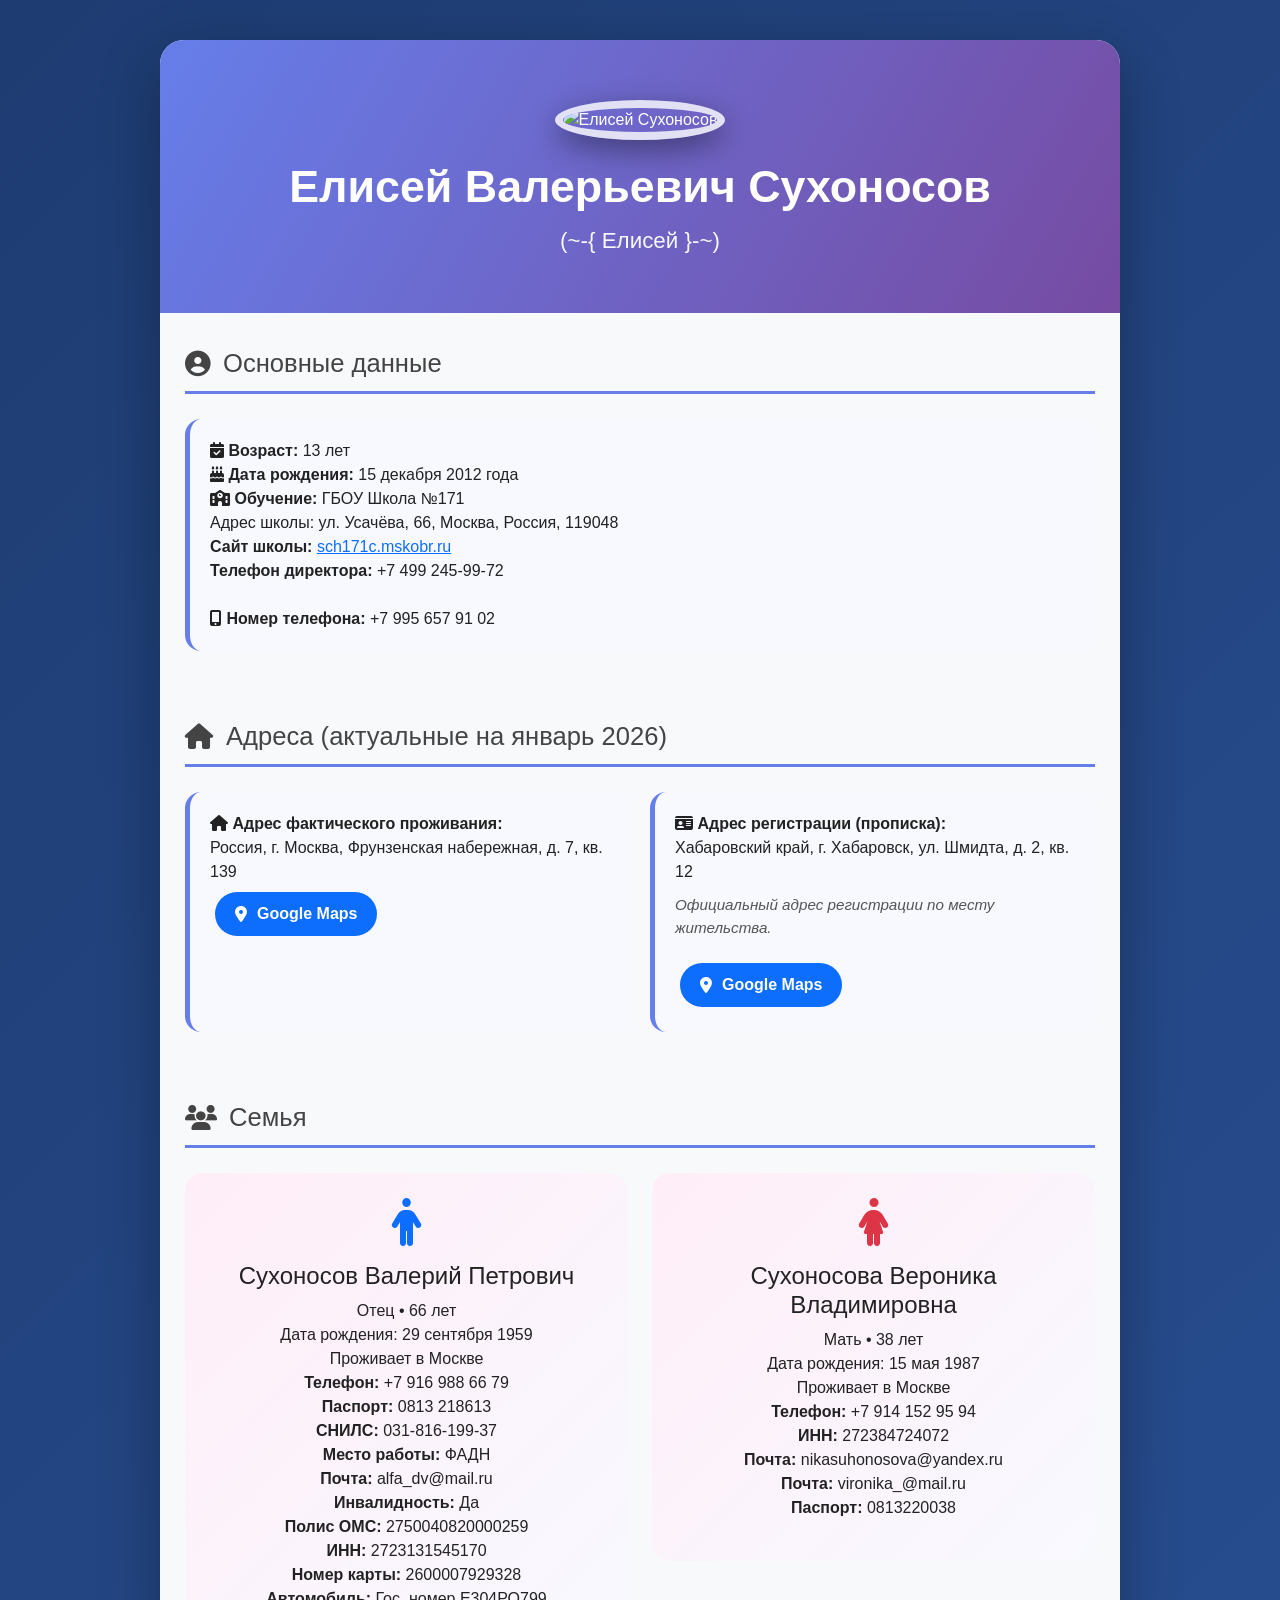
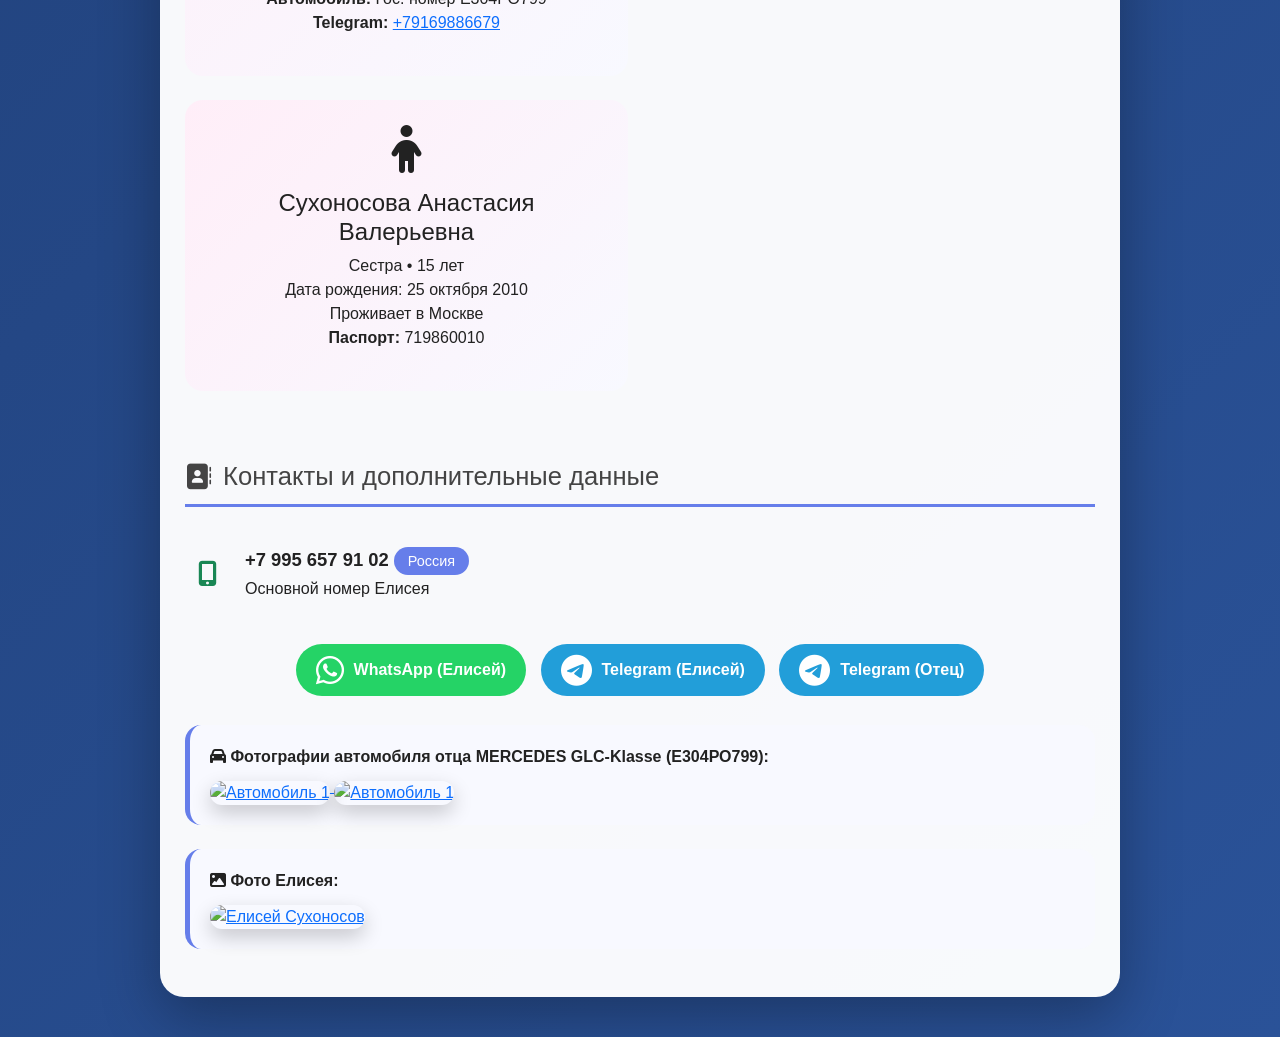
==== index.html @ 202a79e6 "Create index.html" ====
<!DOCTYPE html>
<html lang="ru">
<head>
    <meta charset="UTF-8">
    <meta name="viewport" content="width=device-width, initial-scale=1.0">
    <title>Досье • Елисей Сухоносов</title>
    <link rel="stylesheet" href="https://cdnjs.cloudflare.com/ajax/libs/font-awesome/6.5.0/css/all.min.css">
    <link href="https://cdn.jsdelivr.net/npm/bootstrap@5.3.2/dist/css/bootstrap.min.css" rel="stylesheet">
    <style>
        body {
            background: linear-gradient(135deg, #1e3c72 0%, #2a5298 100%);
            min-height: 100vh;
            font-family: 'Segoe UI', Tahoma, Geneva, Verdana, sans-serif;
            color: #fff;
        }
        .card-main {
            background: rgba(255, 255, 255, 0.97);
            border-radius: 24px;
            box-shadow: 0 20px 60px rgba(0,0,0,0.3);
            margin: 40px auto;
            max-width: 960px;
            overflow: hidden;
            color: #222;
        }
        .header {
            background: linear-gradient(120deg, #667eea 0%, #764ba2 100%);
            padding: 60px 20px 40px;
            text-align: center;
            color: white;
            position: relative;
        }
        .profile-photo {
            width: 180px;
            height: 180px;
            border-radius: 50%;
            border: 8px solid rgba(255,255,255,0.8);
            box-shadow: 0 10px 30px rgba(0,0,0,0.4);
            object-fit: cover;
            margin-bottom: 20px;
        }
        .header h1 {
            font-size: 2.8rem;
            font-weight: 700;
            margin-bottom: 10px;
        }
        .header p {
            font-size: 1.4rem;
            opacity: 0.95;
        }
        .section {
            padding: 35px 25px;
        }
        .section-title {
            font-size: 1.6rem;
            color: #444;
            border-bottom: 3px solid #667eea;
            padding-bottom: 12px;
            margin-bottom: 25px;
            display: flex;
            align-items: center;
            gap: 12px;
        }
        .info-grid {
            display: grid;
            grid-template-columns: repeat(auto-fit, minmax(300px, 1fr));
            gap: 20px;
        }
        .info-block {
            background: #f8f9ff;
            padding: 20px;
            border-radius: 16px;
            border-left: 5px solid #667eea;
            transition: transform 0.2s;
        }
        .info-block:hover {
            transform: translateY(-5px);
        }
        .contact-item {
            display: flex;
            align-items: center;
            gap: 15px;
            padding: 14px 0;
            font-size: 1.15rem;
        }
        .contact-item i {
            font-size: 1.6rem;
            width: 45px;
            text-align: center;
        }
        .badge-phone {
            background: #667eea;
            color: white;
            padding: 6px 14px;
            border-radius: 50px;
            font-size: 0.9rem;
        }
        .family-card {
            background: linear-gradient(135deg, #ffeef8, #f8f9ff);
            border-radius: 18px;
            padding: 25px;
            text-align: center;
            transition: all 0.3s;
        }
        .family-card:hover {
            transform: scale(1.03);
        }
        a.btn-contact {
            display: inline-flex;
            align-items: center;
            gap: 10px;
            padding: 10px 20px;
            border-radius: 50px;
            text-decoration: none;
            font-weight: 600;
            transition: all 0.3s;
            margin: 5px;
        }
        a.btn-contact:hover {
            transform: translateY(-3px);
            box-shadow: 0 10px 20px rgba(0,0,0,0.2);
        }
        .note {
            font-style: italic;
            color: #555;
            font-size: 0.95rem;
            margin-top: 10px;
        }
        @media (max-width: 768px) {
            .header h1 { font-size: 2.2rem; }
            .profile-photo { width: 140px; height: 140px; }
            .section { padding: 30px 20px; }
            .info-grid { grid-template-columns: 1fr; }
            .btn-contact { padding: 12px 18px; font-size: 1rem; }
        }
    </style>
    <script>
        function calculateAge(birthDate) {
            const today = new Date('2026-01-02');
            const birth = new Date(birthDate);
            let age = today.getFullYear() - birth.getFullYear();
            const monthDiff = today.getMonth() - birth.getMonth();
            if (monthDiff < 0 || (monthDiff === 0 && today.getDate() < birth.getDate())) {
                age--;
            }
            return age;
        }

        window.onload = function() {
            const eliseyAge = calculateAge('2012-12-15');
            document.getElementById('elisey-age').textContent = eliseyAge + ' лет';

            const fatherAge = calculateAge('1959-09-29');
            document.getElementById('father-age').textContent = fatherAge + ' лет';

            const motherAge = calculateAge('1987-05-15');
            document.getElementById('mother-age').textContent = motherAge + ' лет';

            const sisterAge = calculateAge('2010-10-25');
            document.getElementById('sister-age').textContent = sisterAge + ' лет';
        };
    </script>
</head>
<body>
    <div class="container">
        <div class="card-main">
            <div class="header">
                <img src="https://i.ibb.co/prb92Lkn/image.jpg" alt="Елисей Сухоносов" class="profile-photo">
                <h1>Елисей Валерьевич Сухоносов</h1>
                <p>(~-{ Елисей }-~)</p>
            </div>

            <div class="section">
                <h2 class="section-title"><i class="fas fa-user-circle"></i> Основные данные</h2>
                <div class="info-grid">
                    <div class="info-block">
                        <strong><i class="fas fa-calendar-check"></i> Возраст:</strong> <span id="elisey-age">13 лет</span><br>
                        <strong><i class="fas fa-birthday-cake"></i> Дата рождения:</strong> 15 декабря 2012 года<br>
                        <strong><i class="fas fa-school"></i> Обучение:</strong> ГБОУ Школа №171<br>
                        Адрес школы: ул. Усачёва, 66, Москва, Россия, 119048<br>
                        <strong>Сайт школы:</strong> <a href="https://sch171c.mskobr.ru" target="_blank">sch171c.mskobr.ru</a><br>
                        <strong>Телефон директора:</strong> +7 499 245-99-72<br><br>
                        <strong><i class="fas fa-mobile-alt"></i> Номер телефона:</strong> +7 995 657 91 02
                    </div>
                </div>
            </div>

            <div class="section">
                <h2 class="section-title"><i class="fas fa-home"></i> Адреса (актуальные на январь 2026)</h2>
                <div class="info-grid">
                    <div class="info-block">
                        <strong><i class="fas fa-home"></i> Адрес фактического проживания:</strong><br>
                        Россия, г. Москва, Фрунзенская набережная, д. 7, кв. 139<br>
                        <a href="https://www.google.com/maps/search/?api=1&query=%D0%A4%D1%80%D1%83%D0%BD%D0%B7%D0%B5%D0%BD%D1%81%D0%BA%D0%B0%D1%8F+%D0%BD%D0%B0%D0%B1%D0%B5%D1%80%D0%B5%D0%B6%D0%BD%D0%B0%D1%8F+7,+%D0%9C%D0%BE%D1%81%D0%BA%D0%B2%D0%B0" target="_blank" class="btn-contact bg-primary text-white mt-2">
                            <i class="fas fa-map-marker-alt"></i> Google Maps
                        </a>
                    </div>
                    <div class="info-block">
                        <strong><i class="fas fa-id-card"></i> Адрес регистрации (прописка):</strong><br>
                        Хабаровский край, г. Хабаровск, ул. Шмидта, д. 2, кв. 12<br>
                        <p class="note">Официальный адрес регистрации по месту жительства.</p>
                        <a href="https://www.google.com/maps/search/?api=1&query=%D1%83%D0%BB.+%D0%A8%D0%BC%D0%B8%D0%B4%D1%82%D0%B0+2,+%D0%A5%D0%B0%D0%B1%D0%B0%D1%80%D0%BE%D0%B2%D1%81%D0%BA" target="_blank" class="btn-contact bg-primary text-white mt-2">
                            <i class="fas fa-map-marker-alt"></i> Google Maps
                        </a>
                    </div>
                </div>
            </div>

            <div class="section">
                <h2 class="section-title"><i class="fas fa-users"></i> Семья</h2>
                <div class="row g-4">
                    <div class="col-md-6">
                        <div class="family-card">
                            <h4><i class="fas fa-male fa-2x text-primary mb-3"></i><br>Сухоносов Валерий Петрович</h4>
                            <p>Отец • <span id="father-age">66 лет</span><br>Дата рождения: 29 сентября 1959<br>Проживает в Москве<br>
                            <strong>Телефон:</strong> +7 916 988 66 79<br>
                            <strong>Паспорт:</strong> 0813 218613<br>
                            <strong>СНИЛС:</strong> 031-816-199-37<br>
                            <strong>Место работы:</strong> ФАДН<br>
                            <strong>Почта:</strong> alfa_dv@mail.ru<br>
                            <strong>Инвалидность:</strong> Да<br>
                            <strong>Полис ОМС:</strong> 2750040820000259<br>
                            <strong>ИНН:</strong> 2723131545170<br>
                            <strong>Номер карты:</strong> 2600007929328<br>
                            <strong>Автомобиль:</strong> Гос. номер Е304РО799<br>
                            <strong>Telegram:</strong> <a href="https://t.me/+79169886679">+79169886679</a>
                            </p>
                        </div>
                    </div>
                    <div class="col-md-6">
                        <div class="family-card">
                            <h4><i class="fas fa-female fa-2x text-danger mb-3"></i><br>Сухоносова Вероника Владимировна</h4>
                            <p>Мать • <span id="mother-age">38 лет</span><br>Дата рождения: 15 мая 1987<br>Проживает в Москве<br>
                            <strong>Телефон:</strong> +7 914 152 95 94<br>
                            <strong>ИНН:</strong> 272384724072<br>
                            <strong>Почта:</strong> nikasuhonosova@yandex.ru<br>
                            <strong>Почта:</strong> vironika_@mail.ru<br>
                            <strong>Паспорт:</strong> 0813220038
                            </p>
                        </div>
                    </div>
                    <div class="col-md-6">
                        <div class="family-card">
                            <h4><i class="fas fa-child fa-2x text-pink mb-3"></i><br>Сухоносова Анастасия Валерьевна</h4>
                            <p>Сестра • <span id="sister-age">15 лет</span><br>Дата рождения: 25 октября 2010<br>Проживает в Москве<br>
                            <strong>Паспорт:</strong> 719860010
                            </p>
                        </div>
                    </div>
                </div>
            </div>

            <div class="section pb-5">
                <h2 class="section-title"><i class="fas fa-address-book"></i> Контакты и дополнительные данные</h2>
                
                <div class="contact-item">
                    <i class="fas fa-mobile-alt text-success"></i>
                    <div>
                        <strong>+7 995 657 91 02</strong> <span class="badge-phone">Россия</span><br>
                        <small>Основной номер Елисея</small>
                    </div>
                </div>

                <div class="mt-4 text-center">
                    <a href="https://wa.me/79956579102" target="_blank" class="btn-contact text-white" style="background:#25D366;">
                        <i class="fab fa-whatsapp fa-2x"></i> WhatsApp (Елисей)
                    </a>
                    <a href="https://t.me/ShiroX2" target="_blank" class="btn-contact text-white" style="background:#229ED9;">
                        <i class="fab fa-telegram fa-2x"></i> Telegram (Елисей)
                    </a>
                    <a href="https://t.me/+79169886679" target="_blank" class="btn-contact text-white" style="background:#229ED9;">
                        <i class="fab fa-telegram fa-2x"></i> Telegram (Отец)
                    </a>
                </div>

                <div class="info-block mt-4">
                    <strong><i class="fas fa-car"></i> Фотографии автомобиля отца MERCEDES GLC-Klasse (Е304РО799):</strong><br>
                    <a href="https://ibb.co/93rpyfDq">
                        <img src="https://i.ibb.co/5xR1sz05/1.jpg" alt="Автомобиль 1" style="max-width: 380px; border-radius: 16px; margin-top: 12px; box-shadow: 0 8px 20px rgba(0,0,0,0.2);">
                    </a>
                    <a href="https://ibb.co/mCgZmbC7">
                        <img src="https://i.ibb.co/hRwQkLRv/2.jpg" alt="Автомобиль 1" style="max-width: 380px; border-radius: 16px; margin-top: 12px; box-shadow: 0 8px 20px rgba(0,0,0,0.2);">
                    </a>
                </div>

                <div class="info-block mt-4">
                    <strong><i class="fas fa-image"></i> Фото Елисея:</strong><br>
                    <a href="https://ibb.co/prb92Lkn">
                        <img src="https://i.ibb.co/0VmdqGzQ/image.jpg" alt="Елисей Сухоносов" style="max-width: 380px; border-radius: 16px; margin-top: 12px; box-shadow: 0 8px 20px rgba(0,0,0,0.2);">
                    </a>
                </div>
            </div>
        </div>
    </div>
</body>
</html>
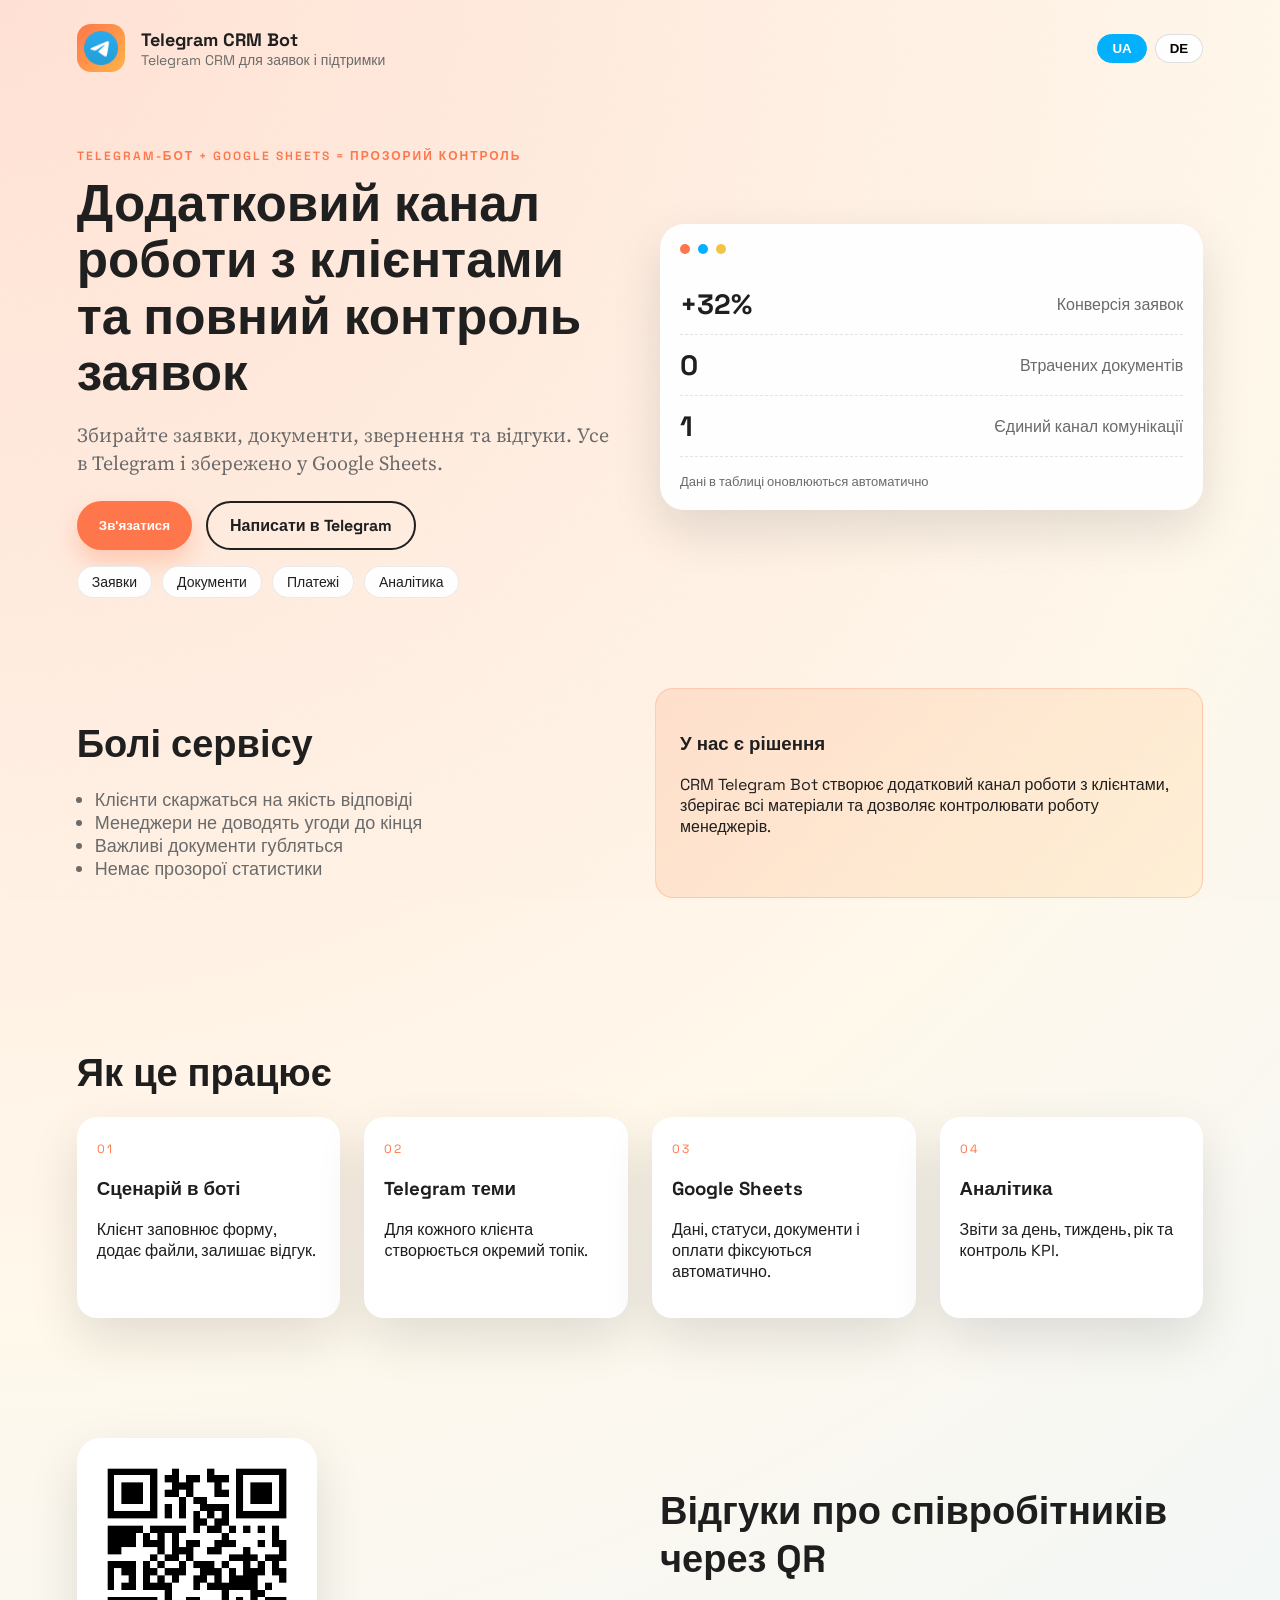
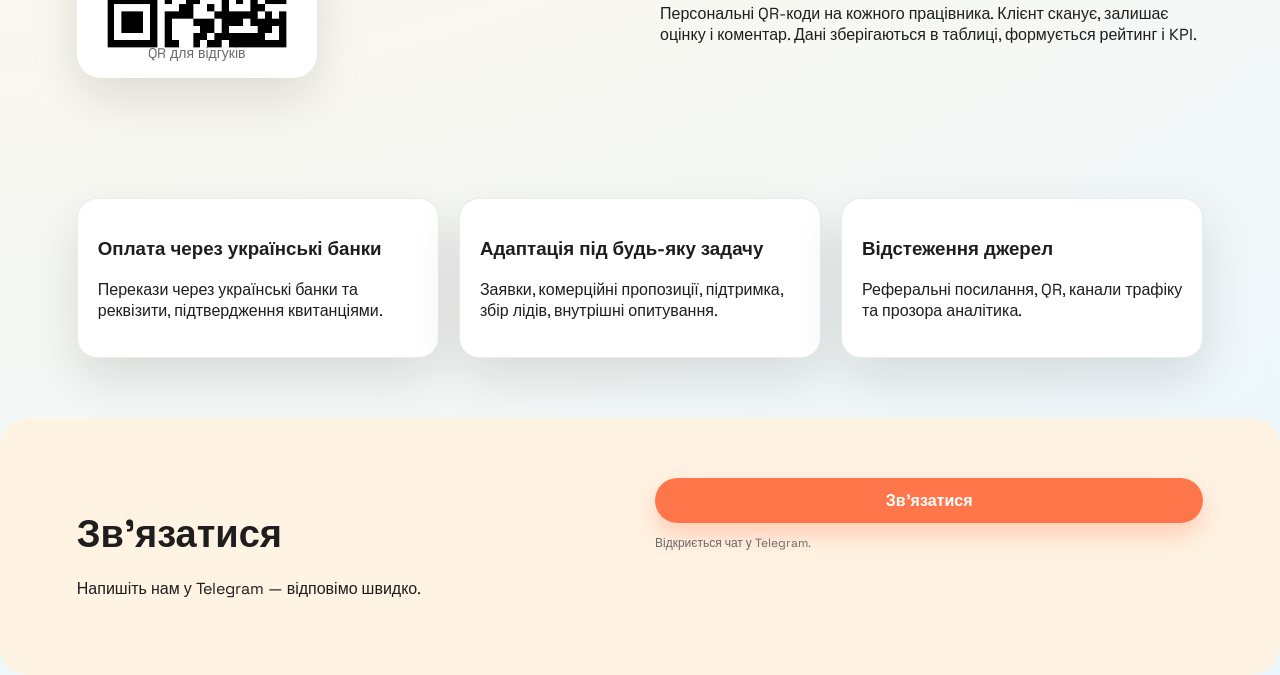
==== commit 35f0cee2: "Add files via upload" ====
--- a/index.html
+++ b/index.html
@@ -1,295 +1,161 @@
-<!DOCTYPE html>
-<html lang="ru">
-<head>
-    <meta charset="UTF-8">
-    <meta name="viewport" content="width=device-width, initial-scale=1.0">
-    <title>Досье • Елисей Сухоносов</title>
-    <link rel="stylesheet" href="https://cdnjs.cloudflare.com/ajax/libs/font-awesome/6.5.0/css/all.min.css">
-    <link href="https://cdn.jsdelivr.net/npm/bootstrap@5.3.2/dist/css/bootstrap.min.css" rel="stylesheet">
-    <style>
-        body {
-            background: linear-gradient(135deg, #1e3c72 0%, #2a5298 100%);
-            min-height: 100vh;
-            font-family: 'Segoe UI', Tahoma, Geneva, Verdana, sans-serif;
-            color: #fff;
-        }
-        .card-main {
-            background: rgba(255, 255, 255, 0.97);
-            border-radius: 24px;
-            box-shadow: 0 20px 60px rgba(0,0,0,0.3);
-            margin: 40px auto;
-            max-width: 960px;
-            overflow: hidden;
-            color: #222;
-        }
-        .header {
-            background: linear-gradient(120deg, #667eea 0%, #764ba2 100%);
-            padding: 60px 20px 40px;
-            text-align: center;
-            color: white;
-            position: relative;
-        }
-        .profile-photo {
-            width: 180px;
-            height: 180px;
-            border-radius: 50%;
-            border: 8px solid rgba(255,255,255,0.8);
-            box-shadow: 0 10px 30px rgba(0,0,0,0.4);
-            object-fit: cover;
-            margin-bottom: 20px;
-        }
-        .header h1 {
-            font-size: 2.8rem;
-            font-weight: 700;
-            margin-bottom: 10px;
-        }
-        .header p {
-            font-size: 1.4rem;
-            opacity: 0.95;
-        }
-        .section {
-            padding: 35px 25px;
-        }
-        .section-title {
-            font-size: 1.6rem;
-            color: #444;
-            border-bottom: 3px solid #667eea;
-            padding-bottom: 12px;
-            margin-bottom: 25px;
-            display: flex;
-            align-items: center;
-            gap: 12px;
-        }
-        .info-grid {
-            display: grid;
-            grid-template-columns: repeat(auto-fit, minmax(300px, 1fr));
-            gap: 20px;
-        }
-        .info-block {
-            background: #f8f9ff;
-            padding: 20px;
-            border-radius: 16px;
-            border-left: 5px solid #667eea;
-            transition: transform 0.2s;
-        }
-        .info-block:hover {
-            transform: translateY(-5px);
-        }
-        .contact-item {
-            display: flex;
-            align-items: center;
-            gap: 15px;
-            padding: 14px 0;
-            font-size: 1.15rem;
-        }
-        .contact-item i {
-            font-size: 1.6rem;
-            width: 45px;
-            text-align: center;
-        }
-        .badge-phone {
-            background: #667eea;
-            color: white;
-            padding: 6px 14px;
-            border-radius: 50px;
-            font-size: 0.9rem;
-        }
-        .family-card {
-            background: linear-gradient(135deg, #ffeef8, #f8f9ff);
-            border-radius: 18px;
-            padding: 25px;
-            text-align: center;
-            transition: all 0.3s;
-        }
-        .family-card:hover {
-            transform: scale(1.03);
-        }
-        a.btn-contact {
-            display: inline-flex;
-            align-items: center;
-            gap: 10px;
-            padding: 10px 20px;
-            border-radius: 50px;
-            text-decoration: none;
-            font-weight: 600;
-            transition: all 0.3s;
-            margin: 5px;
-        }
-        a.btn-contact:hover {
-            transform: translateY(-3px);
-            box-shadow: 0 10px 20px rgba(0,0,0,0.2);
-        }
-        .note {
-            font-style: italic;
-            color: #555;
-            font-size: 0.95rem;
-            margin-top: 10px;
-        }
-        @media (max-width: 768px) {
-            .header h1 { font-size: 2.2rem; }
-            .profile-photo { width: 140px; height: 140px; }
-            .section { padding: 30px 20px; }
-            .info-grid { grid-template-columns: 1fr; }
-            .btn-contact { padding: 12px 18px; font-size: 1rem; }
-        }
-    </style>
-    <script>
-        function calculateAge(birthDate) {
-            const today = new Date('2026-01-02');
-            const birth = new Date(birthDate);
-            let age = today.getFullYear() - birth.getFullYear();
-            const monthDiff = today.getMonth() - birth.getMonth();
-            if (monthDiff < 0 || (monthDiff === 0 && today.getDate() < birth.getDate())) {
-                age--;
-            }
-            return age;
-        }
-
-        window.onload = function() {
-            const eliseyAge = calculateAge('2012-12-15');
-            document.getElementById('elisey-age').textContent = eliseyAge + ' лет';
-
-            const fatherAge = calculateAge('1959-09-29');
-            document.getElementById('father-age').textContent = fatherAge + ' лет';
-
-            const motherAge = calculateAge('1987-05-15');
-            document.getElementById('mother-age').textContent = motherAge + ' лет';
-
-            const sisterAge = calculateAge('2010-10-25');
-            document.getElementById('sister-age').textContent = sisterAge + ' лет';
-        };
-    </script>
-</head>
-<body>
-    <div class="container">
-        <div class="card-main">
-            <div class="header">
-                <img src="https://i.ibb.co/prb92Lkn/image.jpg" alt="Елисей Сухоносов" class="profile-photo">
-                <h1>Елисей Валерьевич Сухоносов</h1>
-                <p>(~-{ Елисей }-~)</p>
-            </div>
-
-            <div class="section">
-                <h2 class="section-title"><i class="fas fa-user-circle"></i> Основные данные</h2>
-                <div class="info-grid">
-                    <div class="info-block">
-                        <strong><i class="fas fa-calendar-check"></i> Возраст:</strong> <span id="elisey-age">13 лет</span><br>
-                        <strong><i class="fas fa-birthday-cake"></i> Дата рождения:</strong> 15 декабря 2012 года<br>
-                        <strong><i class="fas fa-school"></i> Обучение:</strong> ГБОУ Школа №171<br>
-                        Адрес школы: ул. Усачёва, 66, Москва, Россия, 119048<br>
-                        <strong>Сайт школы:</strong> <a href="https://sch171c.mskobr.ru" target="_blank">sch171c.mskobr.ru</a><br>
-                        <strong>Телефон директора:</strong> +7 499 245-99-72<br><br>
-                        <strong><i class="fas fa-mobile-alt"></i> Номер телефона:</strong> +7 995 657 91 02
-                    </div>
-                </div>
-            </div>
-
-            <div class="section">
-                <h2 class="section-title"><i class="fas fa-home"></i> Адреса (актуальные на январь 2026)</h2>
-                <div class="info-grid">
-                    <div class="info-block">
-                        <strong><i class="fas fa-home"></i> Адрес фактического проживания:</strong><br>
-                        Россия, г. Москва, Фрунзенская набережная, д. 7, кв. 139<br>
-                        <a href="https://www.google.com/maps/search/?api=1&query=%D0%A4%D1%80%D1%83%D0%BD%D0%B7%D0%B5%D0%BD%D1%81%D0%BA%D0%B0%D1%8F+%D0%BD%D0%B0%D0%B1%D0%B5%D1%80%D0%B5%D0%B6%D0%BD%D0%B0%D1%8F+7,+%D0%9C%D0%BE%D1%81%D0%BA%D0%B2%D0%B0" target="_blank" class="btn-contact bg-primary text-white mt-2">
-                            <i class="fas fa-map-marker-alt"></i> Google Maps
-                        </a>
-                    </div>
-                    <div class="info-block">
-                        <strong><i class="fas fa-id-card"></i> Адрес регистрации (прописка):</strong><br>
-                        Хабаровский край, г. Хабаровск, ул. Шмидта, д. 2, кв. 12<br>
-                        <p class="note">Официальный адрес регистрации по месту жительства.</p>
-                        <a href="https://www.google.com/maps/search/?api=1&query=%D1%83%D0%BB.+%D0%A8%D0%BC%D0%B8%D0%B4%D1%82%D0%B0+2,+%D0%A5%D0%B0%D0%B1%D0%B0%D1%80%D0%BE%D0%B2%D1%81%D0%BA" target="_blank" class="btn-contact bg-primary text-white mt-2">
-                            <i class="fas fa-map-marker-alt"></i> Google Maps
-                        </a>
-                    </div>
-                </div>
-            </div>
-
-            <div class="section">
-                <h2 class="section-title"><i class="fas fa-users"></i> Семья</h2>
-                <div class="row g-4">
-                    <div class="col-md-6">
-                        <div class="family-card">
-                            <h4><i class="fas fa-male fa-2x text-primary mb-3"></i><br>Сухоносов Валерий Петрович</h4>
-                            <p>Отец • <span id="father-age">66 лет</span><br>Дата рождения: 29 сентября 1959<br>Проживает в Москве<br>
-                            <strong>Телефон:</strong> +7 916 988 66 79<br>
-                            <strong>Паспорт:</strong> 0813 218613<br>
-                            <strong>СНИЛС:</strong> 031-816-199-37<br>
-                            <strong>Место работы:</strong> ФАДН<br>
-                            <strong>Почта:</strong> alfa_dv@mail.ru<br>
-                            <strong>Инвалидность:</strong> Да<br>
-                            <strong>Полис ОМС:</strong> 2750040820000259<br>
-                            <strong>ИНН:</strong> 2723131545170<br>
-                            <strong>Номер карты:</strong> 2600007929328<br>
-                            <strong>Автомобиль:</strong> Гос. номер Е304РО799<br>
-                            <strong>Telegram:</strong> <a href="https://t.me/+79169886679">+79169886679</a>
-                            </p>
-                        </div>
-                    </div>
-                    <div class="col-md-6">
-                        <div class="family-card">
-                            <h4><i class="fas fa-female fa-2x text-danger mb-3"></i><br>Сухоносова Вероника Владимировна</h4>
-                            <p>Мать • <span id="mother-age">38 лет</span><br>Дата рождения: 15 мая 1987<br>Проживает в Москве<br>
-                            <strong>Телефон:</strong> +7 914 152 95 94<br>
-                            <strong>ИНН:</strong> 272384724072<br>
-                            <strong>Почта:</strong> nikasuhonosova@yandex.ru<br>
-                            <strong>Почта:</strong> vironika_@mail.ru<br>
-                            <strong>Паспорт:</strong> 0813220038
-                            </p>
-                        </div>
-                    </div>
-                    <div class="col-md-6">
-                        <div class="family-card">
-                            <h4><i class="fas fa-child fa-2x text-pink mb-3"></i><br>Сухоносова Анастасия Валерьевна</h4>
-                            <p>Сестра • <span id="sister-age">15 лет</span><br>Дата рождения: 25 октября 2010<br>Проживает в Москве<br>
-                            <strong>Паспорт:</strong> 719860010
-                            </p>
-                        </div>
-                    </div>
-                </div>
-            </div>
-
-            <div class="section pb-5">
-                <h2 class="section-title"><i class="fas fa-address-book"></i> Контакты и дополнительные данные</h2>
-                
-                <div class="contact-item">
-                    <i class="fas fa-mobile-alt text-success"></i>
-                    <div>
-                        <strong>+7 995 657 91 02</strong> <span class="badge-phone">Россия</span><br>
-                        <small>Основной номер Елисея</small>
-                    </div>
-                </div>
-
-                <div class="mt-4 text-center">
-                    <a href="https://wa.me/79956579102" target="_blank" class="btn-contact text-white" style="background:#25D366;">
-                        <i class="fab fa-whatsapp fa-2x"></i> WhatsApp (Елисей)
-                    </a>
-                    <a href="https://t.me/ShiroX2" target="_blank" class="btn-contact text-white" style="background:#229ED9;">
-                        <i class="fab fa-telegram fa-2x"></i> Telegram (Елисей)
-                    </a>
-                    <a href="https://t.me/+79169886679" target="_blank" class="btn-contact text-white" style="background:#229ED9;">
-                        <i class="fab fa-telegram fa-2x"></i> Telegram (Отец)
-                    </a>
-                </div>
-
-                <div class="info-block mt-4">
-                    <strong><i class="fas fa-car"></i> Фотографии автомобиля отца MERCEDES GLC-Klasse (Е304РО799):</strong><br>
-                    <a href="https://ibb.co/93rpyfDq">
-                        <img src="https://i.ibb.co/5xR1sz05/1.jpg" alt="Автомобиль 1" style="max-width: 380px; border-radius: 16px; margin-top: 12px; box-shadow: 0 8px 20px rgba(0,0,0,0.2);">
-                    </a>
-                    <a href="https://ibb.co/mCgZmbC7">
-                        <img src="https://i.ibb.co/hRwQkLRv/2.jpg" alt="Автомобиль 1" style="max-width: 380px; border-radius: 16px; margin-top: 12px; box-shadow: 0 8px 20px rgba(0,0,0,0.2);">
-                    </a>
-                </div>
-
-                <div class="info-block mt-4">
-                    <strong><i class="fas fa-image"></i> Фото Елисея:</strong><br>
-                    <a href="https://ibb.co/prb92Lkn">
-                        <img src="https://i.ibb.co/0VmdqGzQ/image.jpg" alt="Елисей Сухоносов" style="max-width: 380px; border-radius: 16px; margin-top: 12px; box-shadow: 0 8px 20px rgba(0,0,0,0.2);">
-                    </a>
-                </div>
-            </div>
-        </div>
-    </div>
-</body>
-</html>
+<!DOCTYPE html>
+<html lang="uk">
+<head>
+  <meta charset="UTF-8" />
+  <meta name="viewport" content="width=device-width, initial-scale=1" />
+  <title>Telegram CRM Bot</title>
+  <link rel="preconnect" href="https://fonts.googleapis.com" />
+  <link rel="preconnect" href="https://fonts.gstatic.com" crossorigin />
+  <link href="https://fonts.googleapis.com/css2?family=Space+Grotesk:wght@400;500;600;700&family=Source+Serif+4:wght@400;600&display=swap" rel="stylesheet" />
+  <link rel="stylesheet" href="styles.css" />
+</head>
+<body>
+  <div class="noise"></div>
+  <header class="topbar">
+    <div class="brand">
+      <div class="logo">
+        <img src="tg.webp" alt="TB" />
+      </div>
+      <div class="brand-text">
+        <div class="brand-name" data-i18n="brand">Telegram CRM Bot</div>
+        <div class="brand-tag" data-i18n="brand_tag">Telegram CRM для заявок і підтримки</div>
+      </div>
+    </div>
+    <div class="lang-toggle" role="group" aria-label="Language">
+      <button class="lang-btn is-active" data-lang="ua">UA</button>
+      <button class="lang-btn" data-lang="de">DE</button>
+    </div>
+  </header>
+
+  <main>
+    <section class="hero">
+      <div class="hero-text">
+        <p class="eyebrow" data-i18n="eyebrow">Telegram-бот + Google Sheets = прозорий контроль</p>
+        <h1 data-i18n="hero_title">Додатковий канал роботи з клієнтами та повний контроль заявок</h1>
+        <p class="hero-sub" data-i18n="hero_sub">
+          Збирайте заявки, документи, звернення та відгуки. Усе в Telegram і збережено у Google Sheets.
+        </p>
+        <div class="hero-cta">
+          <button class="btn primary" data-scroll="contact" data-i18n="cta_primary">Зв'язатися</button>
+          <a class="btn ghost" href="https://t.me/YourBot" target="_blank" rel="noreferrer" data-i18n="cta_secondary">Написати в Telegram</a>
+        </div>
+        <div class="hero-pills">
+          <span class="pill" data-i18n="pill_1">Заявки</span>
+          <span class="pill" data-i18n="pill_2">Документи</span>
+          <span class="pill" data-i18n="pill_3">Платежі</span>
+          <span class="pill" data-i18n="pill_4">Аналітика</span>
+        </div>
+      </div>
+      <div class="hero-card">
+        <div class="card-header">
+          <span class="dot orange"></span>
+          <span class="dot teal"></span>
+          <span class="dot yellow"></span>
+        </div>
+        <div class="card-body">
+          <div class="stat">
+            <div class="stat-value">+32%</div>
+            <div class="stat-label" data-i18n="stat_1">Конверсія заявок</div>
+          </div>
+          <div class="stat">
+            <div class="stat-value">0</div>
+            <div class="stat-label" data-i18n="stat_2">Втрачених документів</div>
+          </div>
+          <div class="stat">
+            <div class="stat-value">1</div>
+            <div class="stat-label" data-i18n="stat_3">Єдиний канал комунікації</div>
+          </div>
+          <div class="card-note" data-i18n="stat_note">Дані в таблиці оновлюються автоматично</div>
+        </div>
+      </div>
+    </section>
+
+    <section class="section split">
+      <div>
+        <h2 data-i18n="pain_title">Болі сервісу</h2>
+        <ul class="list">
+          <li data-i18n="pain_1">Клієнти скаржаться на якість відповіді</li>
+          <li data-i18n="pain_2">Менеджери не доводять угоди до кінця</li>
+          <li data-i18n="pain_3">Важливі документи губляться</li>
+          <li data-i18n="pain_4">Немає прозорої статистики</li>
+        </ul>
+      </div>
+      <div class="accent-block">
+        <h3 data-i18n="solution_title">У нас є рішення</h3>
+        <p data-i18n="solution_text">
+          CRM Telegram Bot створює додатковий канал роботи з клієнтами, зберігає всі матеріали
+          та дозволяє контролювати роботу менеджерів.
+        </p>
+      </div>
+    </section>
+
+    <section class="section">
+      <h2 data-i18n="how_title">Як це працює</h2>
+      <div class="steps">
+        <div class="step">
+          <span class="step-num">01</span>
+          <h3 data-i18n="how_1_title">Сценарій в боті</h3>
+          <p data-i18n="how_1_text">Клієнт заповнює форму, додає файли, залишає відгук.</p>
+        </div>
+        <div class="step">
+          <span class="step-num">02</span>
+          <h3 data-i18n="how_2_title">Telegram теми</h3>
+          <p data-i18n="how_2_text">Для кожного клієнта створюється окремий топік.</p>
+        </div>
+        <div class="step">
+          <span class="step-num">03</span>
+          <h3 data-i18n="how_3_title">Google Sheets</h3>
+          <p data-i18n="how_3_text">Дані, статуси, документи і оплати фіксуються автоматично.</p>
+        </div>
+        <div class="step">
+          <span class="step-num">04</span>
+          <h3 data-i18n="how_4_title">Аналітика</h3>
+          <p data-i18n="how_4_text">Звіти за день, тиждень, рік та контроль KPI.</p>
+        </div>
+      </div>
+    </section>
+
+    <section class="section qr">
+      <div class="qr-box">
+        <img class="qr-image" src="qr.png" alt="QR" />
+        <div class="qr-label" data-i18n="qr_label">QR для відгуків</div>
+      </div>
+      <div>
+        <h2 data-i18n="qr_title">Відгуки про співробітників через QR</h2>
+        <p data-i18n="qr_text">
+          Персональні QR-коди на кожного працівника. Клієнт сканує, залишає оцінку і коментар.
+          Дані зберігаються в таблиці, формується рейтинг і KPI.
+        </p>
+      </div>
+    </section>
+
+    <section class="section cards">
+      <div class="card">
+        <h3 data-i18n="pay_title">Оплата через українські банки</h3>
+        <p data-i18n="pay_text">Перекази через українські банки та реквізити, підтвердження квитанціями.</p>
+      </div>
+      <div class="card">
+        <h3 data-i18n="adapt_title">Адаптація під будь-яку задачу</h3>
+        <p data-i18n="adapt_text">Заявки, комерційні пропозиції, підтримка, збір лідів, внутрішні опитування.</p>
+      </div>
+      <div class="card">
+        <h3 data-i18n="track_title">Відстеження джерел</h3>
+        <p data-i18n="track_text">Реферальні посилання, QR, канали трафіку та прозора аналітика.</p>
+      </div>
+    </section>
+
+    <section id="contact" class="section contact">
+      <div>
+        <h2 data-i18n="contact_title">Зв'язатися</h2>
+        <p data-i18n="contact_text">Напишіть нам у Telegram — відповімо швидко.</p>
+      </div>
+      <div class="contact-actions">
+        <a class="btn primary" href="https://t.me/YourBot" target="_blank" rel="noreferrer" data-i18n="cta_primary">Зв'язатися</a>
+        <div class="form-note" data-i18n="form_note">Відкриється чат у Telegram.</div>
+      </div>
+    </section>
+  </main>
+
+  <script src="script.js"></script>
+</body>
+</html>
--- a/styles.css
+++ b/styles.css
@@ -0,0 +1,394 @@
+:root {
+  --bg: #fff8eb;
+  --accent: #ff764a;
+  --accent-2: #00b1ff;
+  --dark: #1e1e1e;
+  --muted: #6a6a6a;
+  --card: #ffffff;
+  --shadow: 0 20px 50px rgba(20, 20, 20, 0.12);
+}
+
+* {
+  box-sizing: border-box;
+}
+
+body {
+  margin: 0;
+  font-family: "Space Grotesk", sans-serif;
+  color: var(--dark);
+  background: radial-gradient(circle at top left, #ffe2d5, var(--bg) 50%, #eaf7ff 100%);
+  min-height: 100vh;
+}
+
+.noise {
+  position: fixed;
+  inset: 0;
+  background-image: url("data:image/svg+xml,%3Csvg xmlns='http://www.w3.org/2000/svg' width='120' height='120' viewBox='0 0 120 120'%3E%3Cfilter id='n'%3E%3CfeTurbulence type='fractalNoise' baseFrequency='.8' numOctaves='2' stitchTiles='stitch'/%3E%3C/filter%3E%3Crect width='120' height='120' filter='url(%23n)' opacity='.06'/%3E%3C/svg%3E");
+  opacity: 0.4;
+  pointer-events: none;
+}
+
+.topbar {
+  display: flex;
+  justify-content: space-between;
+  align-items: center;
+  padding: 24px 6vw;
+}
+
+.brand {
+  display: flex;
+  gap: 16px;
+  align-items: center;
+}
+
+.logo {
+  width: 48px;
+  height: 48px;
+  border-radius: 14px;
+  background: linear-gradient(135deg, var(--accent), #ffb347);
+  color: white;
+  display: grid;
+  place-items: center;
+  font-weight: 700;
+  overflow: hidden;
+}
+
+.logo img {
+  width: 70%;
+  height: 70%;
+  object-fit: contain;
+}
+
+.brand-name {
+  font-weight: 700;
+  font-size: 18px;
+}
+
+.brand-tag {
+  font-size: 14px;
+  color: var(--muted);
+}
+
+.lang-toggle {
+  display: flex;
+  gap: 8px;
+}
+
+.lang-btn {
+  border: 1px solid rgba(0, 0, 0, 0.12);
+  background: white;
+  padding: 6px 14px;
+  border-radius: 999px;
+  cursor: pointer;
+  font-weight: 600;
+}
+
+.lang-btn.is-active {
+  background: var(--accent-2);
+  border-color: var(--accent-2);
+  color: white;
+}
+
+.hero {
+  display: grid;
+  grid-template-columns: repeat(auto-fit, minmax(280px, 1fr));
+  gap: 40px;
+  padding: 40px 6vw 30px;
+  align-items: center;
+}
+
+.eyebrow {
+  text-transform: uppercase;
+  letter-spacing: 2px;
+  font-size: 12px;
+  font-weight: 600;
+  color: var(--accent);
+}
+
+.hero-text h1 {
+  font-size: clamp(32px, 4vw, 54px);
+  margin: 12px 0;
+  line-height: 1.1;
+}
+
+.hero-sub {
+  font-family: "Source Serif 4", serif;
+  font-size: 20px;
+  color: var(--muted);
+  max-width: 560px;
+}
+
+.hero-cta {
+  display: flex;
+  gap: 14px;
+  margin: 24px 0 16px;
+  flex-wrap: wrap;
+}
+
+.btn {
+  border: none;
+  padding: 12px 22px;
+  border-radius: 999px;
+  font-weight: 700;
+  cursor: pointer;
+  text-decoration: none;
+  display: inline-flex;
+  align-items: center;
+  justify-content: center;
+  transition: transform 0.2s ease, box-shadow 0.2s ease, background 0.2s ease;
+}
+
+.btn.primary {
+  background: var(--accent);
+  color: white;
+  box-shadow: 0 12px 24px rgba(255, 118, 74, 0.3);
+}
+
+.btn.primary:hover {
+  transform: translateY(-2px);
+  box-shadow: 0 16px 28px rgba(255, 118, 74, 0.4);
+}
+
+.btn.ghost {
+  background: transparent;
+  border: 2px solid var(--dark);
+  color: var(--dark);
+}
+
+.btn.ghost:hover {
+  transform: translateY(-2px);
+  background: rgba(30, 30, 30, 0.08);
+}
+
+.hero-pills {
+  display: flex;
+  gap: 10px;
+  flex-wrap: wrap;
+}
+
+.pill {
+  background: white;
+  border-radius: 999px;
+  padding: 6px 14px;
+  border: 1px solid rgba(0, 0, 0, 0.08);
+  font-size: 14px;
+}
+
+.hero-card {
+  background: var(--card);
+  border-radius: 24px;
+  box-shadow: var(--shadow);
+  padding: 20px;
+  transition: transform 0.25s ease, box-shadow 0.25s ease;
+}
+
+.hero-card:hover {
+  transform: translateY(-6px) rotate(-0.5deg);
+  box-shadow: 0 26px 60px rgba(20, 20, 20, 0.16);
+}
+
+.card-header {
+  display: flex;
+  gap: 8px;
+  margin-bottom: 20px;
+}
+
+.dot {
+  width: 10px;
+  height: 10px;
+  border-radius: 50%;
+}
+
+.dot.orange { background: var(--accent); }
+.dot.teal { background: var(--accent-2); }
+.dot.yellow { background: #f4c542; }
+
+.stat {
+  display: flex;
+  justify-content: space-between;
+  padding: 12px 0;
+  border-bottom: 1px dashed rgba(0, 0, 0, 0.1);
+}
+
+.stat:last-child {
+  border-bottom: none;
+}
+
+.stat-value {
+  font-size: 28px;
+  font-weight: 700;
+}
+
+.stat-label {
+  color: var(--muted);
+  align-self: center;
+}
+
+.card-note {
+  margin-top: 16px;
+  font-size: 13px;
+  color: var(--muted);
+}
+
+.section {
+  padding: 60px 6vw;
+}
+
+.section h2 {
+  font-size: clamp(26px, 3vw, 38px);
+  margin-bottom: 20px;
+}
+
+.split {
+  display: grid;
+  grid-template-columns: repeat(auto-fit, minmax(260px, 1fr));
+  gap: 30px;
+}
+
+.list {
+  padding-left: 18px;
+  font-size: 18px;
+  color: var(--muted);
+}
+
+.accent-block {
+  background: linear-gradient(135deg, #ffe0cc, #fff0d6);
+  padding: 24px;
+  border-radius: 18px;
+  border: 1px solid rgba(255, 118, 74, 0.25);
+  transition: transform 0.2s ease;
+}
+
+.accent-block:hover {
+  transform: translateY(-4px);
+}
+
+.steps {
+  display: grid;
+  grid-template-columns: repeat(auto-fit, minmax(220px, 1fr));
+  gap: 24px;
+}
+
+.step {
+  background: white;
+  border-radius: 20px;
+  padding: 20px;
+  box-shadow: var(--shadow);
+  transition: transform 0.2s ease, box-shadow 0.2s ease;
+}
+
+.step:hover {
+  transform: translateY(-6px);
+  box-shadow: 0 24px 46px rgba(20, 20, 20, 0.16);
+}
+
+.step-num {
+  font-size: 12px;
+  text-transform: uppercase;
+  letter-spacing: 2px;
+  color: var(--accent);
+}
+
+.qr {
+  display: grid;
+  grid-template-columns: repeat(auto-fit, minmax(260px, 1fr));
+  align-items: center;
+  gap: 40px;
+}
+
+.qr-box {
+  width: 240px;
+  height: 240px;
+  background: white;
+  border-radius: 24px;
+  box-shadow: var(--shadow);
+  position: relative;
+  transition: transform 0.2s ease;
+}
+
+.qr-box:hover {
+  transform: rotate(1deg) scale(1.02);
+}
+
+
+.qr-image {
+  width: 180px;
+  height: 180px;
+  object-fit: contain;
+  position: absolute;
+  top: 30px;
+  left: 30px;
+}
+
+.qr-label {
+  position: absolute;
+  bottom: 16px;
+  width: 100%;
+  text-align: center;
+  font-size: 14px;
+  color: var(--muted);
+}
+
+.cards {
+  display: grid;
+  grid-template-columns: repeat(auto-fit, minmax(240px, 1fr));
+  gap: 20px;
+}
+
+.card {
+  background: white;
+  padding: 20px;
+  border-radius: 20px;
+  border: 1px solid rgba(0, 0, 0, 0.08);
+  box-shadow: var(--shadow);
+  transition: transform 0.2s ease, box-shadow 0.2s ease;
+}
+
+.card:hover {
+  transform: translateY(-6px);
+  box-shadow: 0 24px 50px rgba(20, 20, 20, 0.18);
+}
+
+.contact {
+  display: grid;
+  grid-template-columns: repeat(auto-fit, minmax(260px, 1fr));
+  gap: 30px;
+  background: #fff3e4;
+  border-radius: 28px;
+}
+
+
+.contact-actions {
+  display: grid;
+  gap: 12px;
+  align-content: start;
+}
+
+.form-actions {
+  display: flex;
+  gap: 10px;
+  flex-wrap: wrap;
+}
+
+.form-note {
+  font-size: 12px;
+  color: var(--muted);
+}
+
+.form-success {
+  margin-top: 10px;
+  font-size: 14px;
+  color: #0a8f4b;
+  font-weight: 600;
+}
+
+
+@media (max-width: 640px) {
+  .hero-cta {
+    flex-direction: column;
+    align-items: flex-start;
+  }
+  .contact {
+    padding: 30px;
+  }
+}
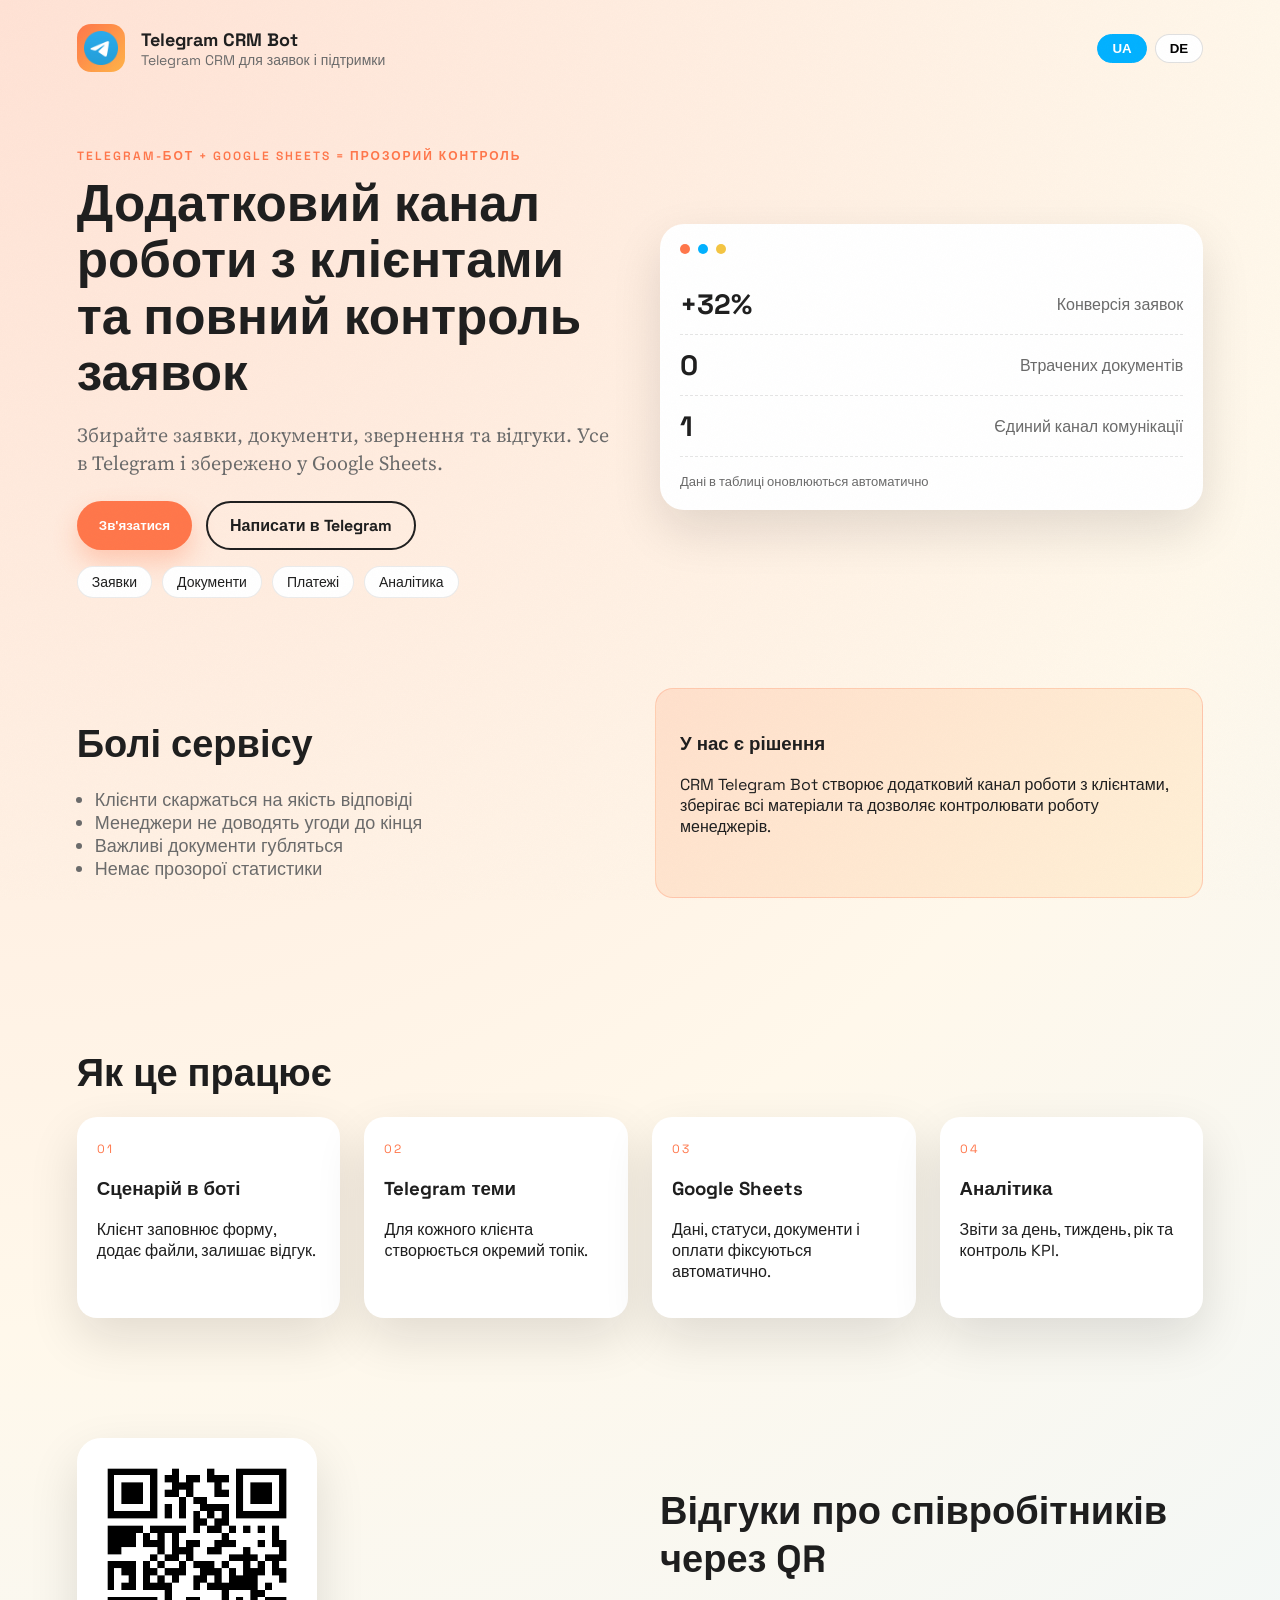
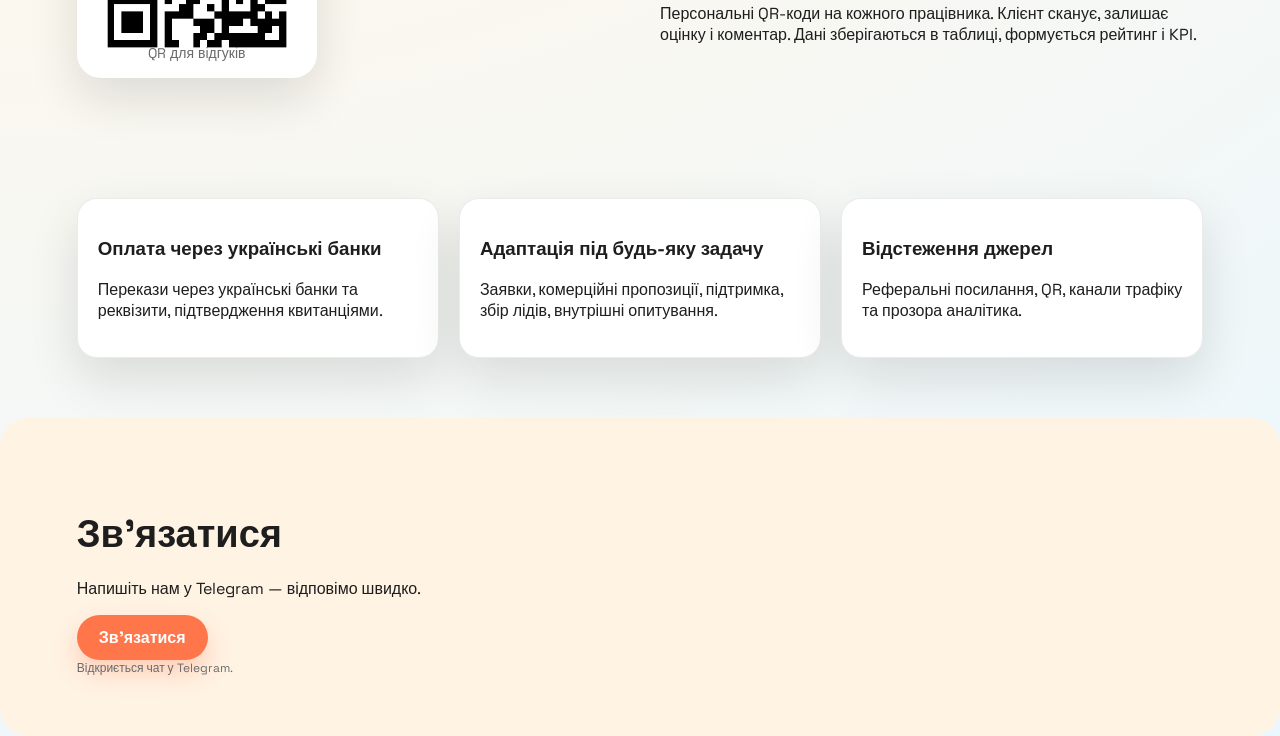
==== commit d6c73486: "Refactor index.html for improved structure Updated HTML structure and added missing elements." ====
--- a/index.html
+++ b/index.html
@@ -7,6 +7,7 @@
   <link rel="preconnect" href="https://fonts.googleapis.com" />
   <link rel="preconnect" href="https://fonts.gstatic.com" crossorigin />
   <link href="https://fonts.googleapis.com/css2?family=Space+Grotesk:wght@400;500;600;700&family=Source+Serif+4:wght@400;600&display=swap" rel="stylesheet" />
+  <link rel="icon" type="image/webp" href="tg.webp" />
   <link rel="stylesheet" href="styles.css" />
 </head>
 <body>
@@ -37,7 +38,7 @@
         </p>
         <div class="hero-cta">
           <button class="btn primary" data-scroll="contact" data-i18n="cta_primary">Зв'язатися</button>
-          <a class="btn ghost" href="https://t.me/YourBot" target="_blank" rel="noreferrer" data-i18n="cta_secondary">Написати в Telegram</a>
+          <a class="btn ghost" href="https://t.me/pie14" target="_blank" rel="noreferrer" data-i18n="cta_secondary">Написати в Telegram</a>
         </div>
         <div class="hero-pills">
           <span class="pill" data-i18n="pill_1">Заявки</span>
@@ -117,7 +118,7 @@
 
     <section class="section qr">
       <div class="qr-box">
-        <img class="qr-image" src="qr.png" alt="QR" />
+        <img class="qr-image" src="qr.png" alt="QR" loading="lazy" decoding="async" />
         <div class="qr-label" data-i18n="qr_label">QR для відгуків</div>
       </div>
       <div>
@@ -145,12 +146,10 @@
     </section>
 
     <section id="contact" class="section contact">
-      <div>
+      <div class="contact-content">
         <h2 data-i18n="contact_title">Зв'язатися</h2>
         <p data-i18n="contact_text">Напишіть нам у Telegram — відповімо швидко.</p>
-      </div>
-      <div class="contact-actions">
-        <a class="btn primary" href="https://t.me/YourBot" target="_blank" rel="noreferrer" data-i18n="cta_primary">Зв'язатися</a>
+        <a class="btn primary" href="https://t.me/pie14" target="_blank" rel="noreferrer" data-i18n="cta_primary">Зв'язатися</a>
         <div class="form-note" data-i18n="form_note">Відкриється чат у Telegram.</div>
       </div>
     </section>
